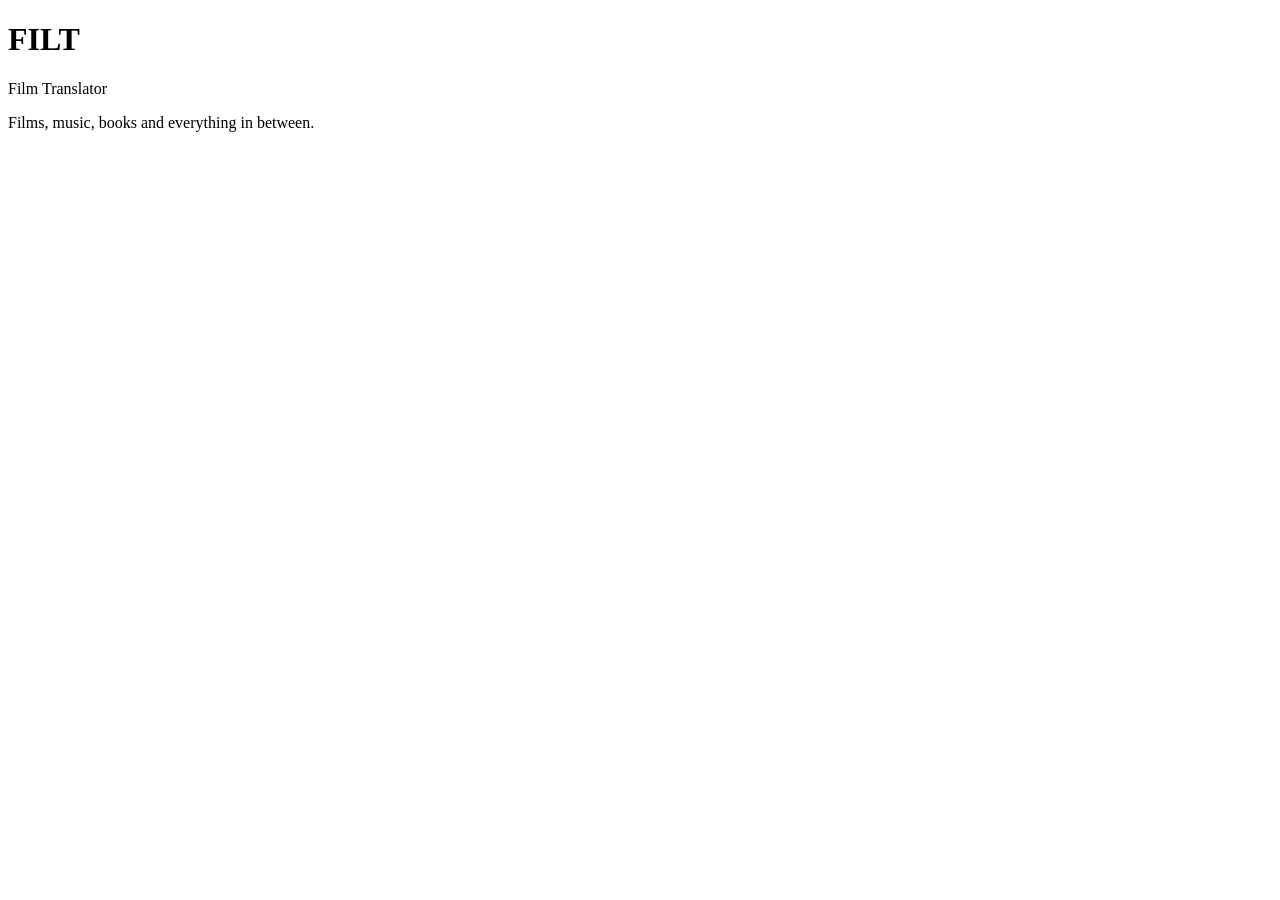
==== index.html @ b61f79a0 "Create index.html" ====
<!DOCTYPE html>
<html lang="ko">
<head>
  <meta charset="UTF-8">
  <meta name="viewport" content="width=device-width, initial-scale=1.0">
  <title>FILT — Film Translator</title>
</head>

<body>
  <h1>FILT</h1>
  <p>Film Translator</p>
  <p>Films, music, books and everything in between.</p>
</body>
</html>
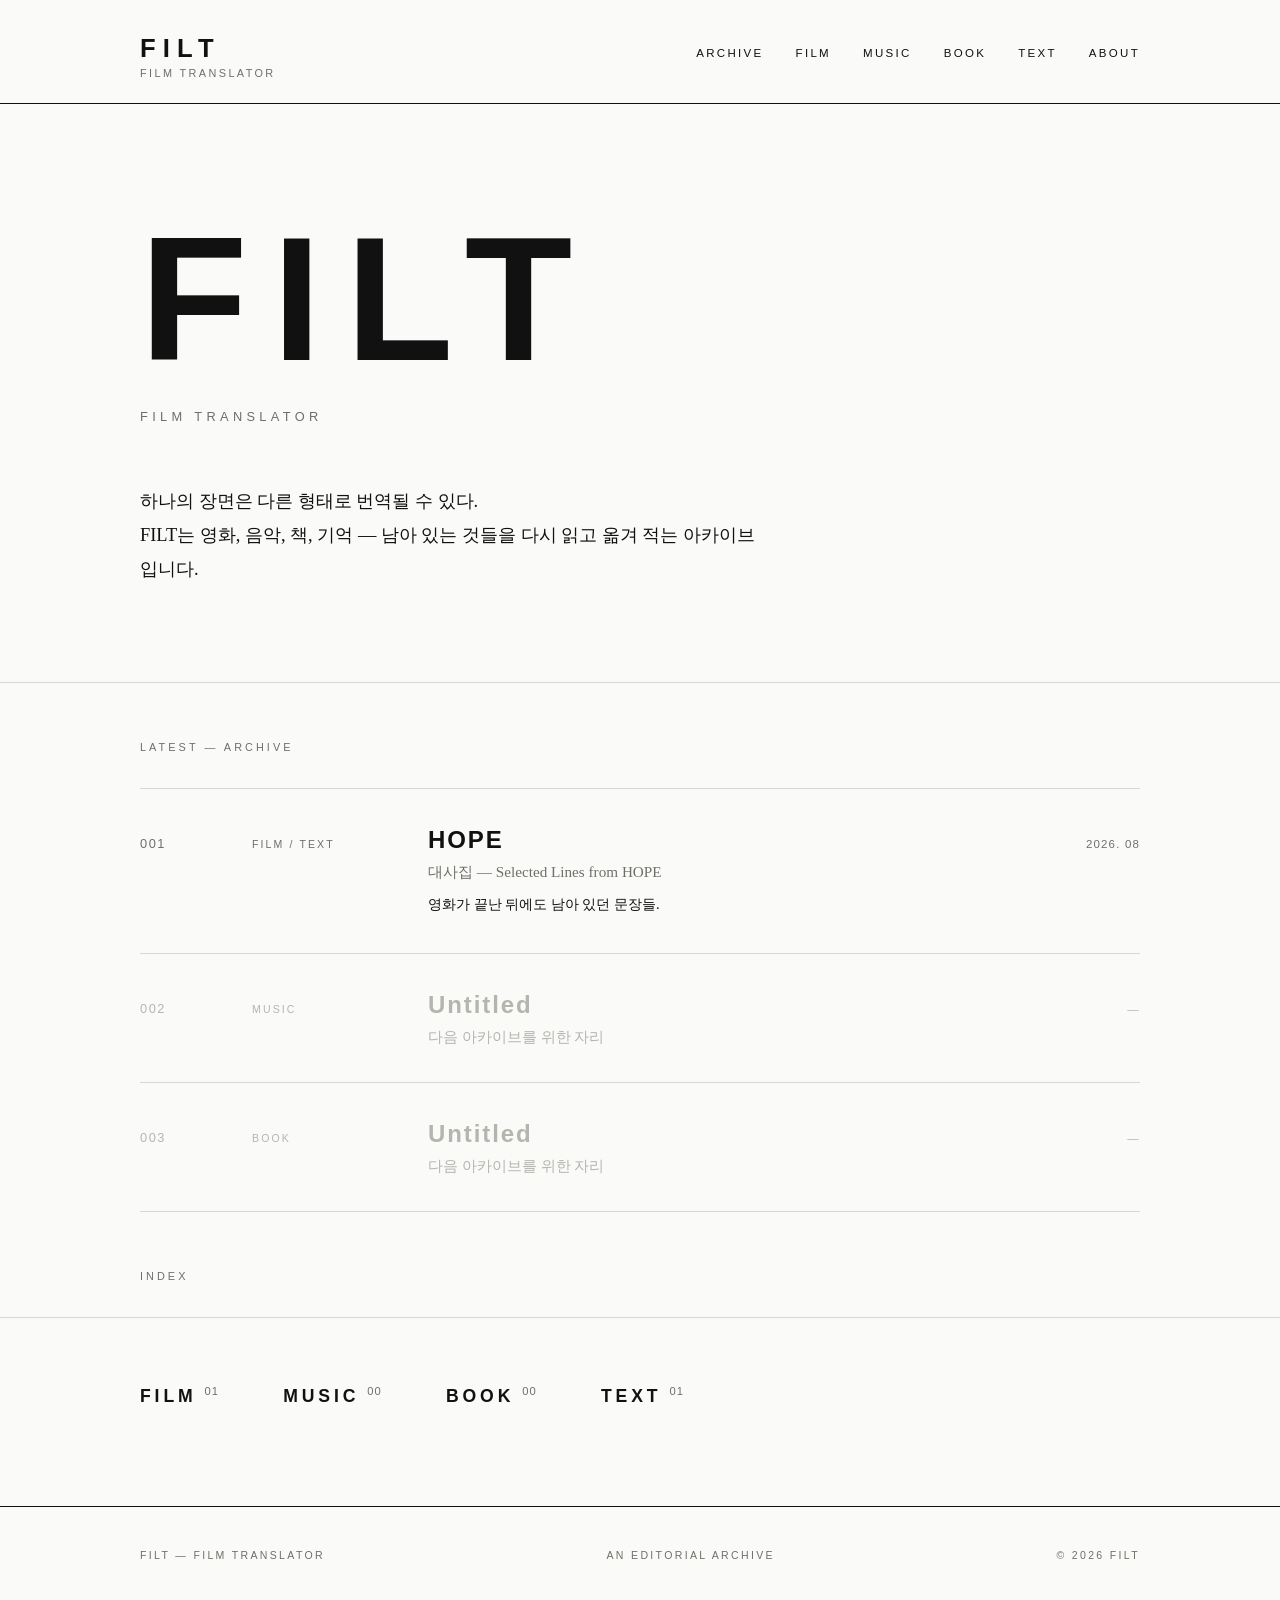
==== commit dd042f9b: "Add files via upload" ====
--- a/index.html
+++ b/index.html
@@ -4,11 +4,132 @@
   <meta charset="UTF-8">
   <meta name="viewport" content="width=device-width, initial-scale=1.0">
   <title>FILT — Film Translator</title>
+  <meta name="description" content="FILT — Film Translator. An editorial archive of films, music, books, and everything that can be translated into another form.">
+  <link rel="stylesheet" href="style.css">
 </head>
+<body>
 
-<body>
-  <h1>FILT</h1>
-  <p>Film Translator</p>
-  <p>Films, music, books and everything in between.</p>
+  <!-- ==================== HEADER / NAVIGATION ==================== -->
+  <header class="site-header">
+    <div class="wrap">
+      <div class="wordmark">
+        <a href="index.html">FILT</a>
+        <span class="tagline">Film Translator</span>
+      </div>
+      <nav class="site-nav">
+        <a href="archive.html">Archive</a>
+        <a href="archive.html#film">Film</a>
+        <a href="archive.html#music">Music</a>
+        <a href="archive.html#book">Book</a>
+        <a href="archive.html#text">Text</a>
+        <a href="about.html">About</a>
+      </nav>
+    </div>
+  </header>
+
+  <main>
+
+    <!-- ==================== MASTHEAD ==================== -->
+    <section class="masthead">
+      <div class="wrap">
+        <h1>FILT</h1>
+        <p class="sub">Film Translator</p>
+        <p class="intro">
+          하나의 장면은 다른 형태로 번역될 수 있다.<br>
+          FILT는 영화, 음악, 책, 기억 — 남아 있는 것들을
+          다시 읽고 옮겨 적는 아카이브입니다.
+        </p>
+      </div>
+    </section>
+
+    <!-- ==================== LATEST ARCHIVE ==================== -->
+    <section>
+      <div class="wrap">
+        <p class="section-label">Latest — Archive</p>
+
+        <ul class="entry-list">
+
+          <!-- Archive 001 — featured entry -->
+          <li class="entry">
+            <a href="posts/hope-dialogue.html">
+              <span class="entry-no">001</span>
+              <span class="entry-cat">Film / Text</span>
+              <span class="entry-main">
+                <span class="entry-title">HOPE
+                  <span class="entry-sub">대사집 — Selected Lines from HOPE</span>
+                  <span class="entry-desc">영화가 끝난 뒤에도 남아 있던 문장들.</span>
+                </span>
+              </span>
+              <span class="entry-date">2026. 08</span>
+            </a>
+          </li>
+
+          <!-- ============================================================
+               TO ADD A NEW ARCHIVE ENTRY:
+               Copy the <li class="entry"> block above, change the number,
+               category, title, description, date, and link.
+               Remove class "placeholder" to make it look active.
+               ============================================================ -->
+
+          <!-- Placeholder entry 002 -->
+          <li class="entry placeholder">
+            <a href="archive.html">
+              <span class="entry-no">002</span>
+              <span class="entry-cat">Music</span>
+              <span class="entry-main">
+                <span class="entry-title">Untitled
+                  <span class="entry-sub">다음 아카이브를 위한 자리</span>
+                </span>
+              </span>
+              <span class="entry-date">—</span>
+            </a>
+          </li>
+
+          <!-- Placeholder entry 003 -->
+          <li class="entry placeholder">
+            <a href="archive.html">
+              <span class="entry-no">003</span>
+              <span class="entry-cat">Book</span>
+              <span class="entry-main">
+                <span class="entry-title">Untitled
+                  <span class="entry-sub">다음 아카이브를 위한 자리</span>
+                </span>
+              </span>
+              <span class="entry-date">—</span>
+            </a>
+          </li>
+
+        </ul>
+      </div>
+    </section>
+
+    <!-- ==================== CATEGORY NAVIGATION ==================== -->
+    <section>
+      <div class="wrap">
+        <p class="section-label">Index</p>
+      </div>
+      <nav class="category-nav">
+        <div class="wrap">
+          <ul>
+            <li><a href="archive.html#film">FILM<span class="count">01</span></a></li>
+            <li><a href="archive.html#music">MUSIC<span class="count">00</span></a></li>
+            <li><a href="archive.html#book">BOOK<span class="count">00</span></a></li>
+            <li><a href="archive.html#text">TEXT<span class="count">01</span></a></li>
+          </ul>
+        </div>
+      </nav>
+    </section>
+
+  </main>
+
+  <!-- ==================== FOOTER ==================== -->
+  <footer class="site-footer">
+    <div class="wrap">
+      <span>FILT — Film Translator</span>
+      <span>An editorial archive</span>
+      <span>© 2026 FILT</span>
+    </div>
+  </footer>
+
 </body>
 </html>
--- a/style.css
+++ b/style.css
@@ -0,0 +1,680 @@
+/* ============================================================
+   FILT — Film Translator
+   Minimal editorial archive
+   ============================================================ */
+
+:root {
+  --black: #111111;
+  --white: #fafaf8;
+  --grey: #6f6f6a;
+  --grey-light: #b5b5af;
+  --line: #d8d8d2;
+  --serif: "Georgia", "Times New Roman", "Noto Serif KR", serif;
+  --sans: "Helvetica Neue", "Helvetica", "Arial", "Apple SD Gothic Neo", "Noto Sans KR", sans-serif;
+  --max: 1080px;
+}
+
+* {
+  margin: 0;
+  padding: 0;
+  box-sizing: border-box;
+}
+
+html {
+  font-size: 16px;
+}
+
+body {
+  background: var(--white);
+  color: var(--black);
+  font-family: var(--sans);
+  line-height: 1.6;
+  -webkit-font-smoothing: antialiased;
+}
+
+a {
+  color: inherit;
+  text-decoration: none;
+}
+
+a:hover {
+  opacity: 0.55;
+}
+
+::selection {
+  background: var(--black);
+  color: var(--white);
+}
+
+.wrap {
+  max-width: var(--max);
+  margin: 0 auto;
+  padding: 0 2.5rem;
+}
+
+/* ------------------------------------------------------------
+   Header / navigation
+   ------------------------------------------------------------ */
+
+.site-header {
+  padding: 2.25rem 0 1.5rem;
+  border-bottom: 1px solid var(--black);
+}
+
+.site-header .wrap {
+  display: flex;
+  align-items: baseline;
+  justify-content: space-between;
+  flex-wrap: wrap;
+  gap: 1rem 2rem;
+}
+
+.wordmark {
+  font-family: var(--sans);
+  font-weight: 700;
+  font-size: 1.6rem;
+  letter-spacing: 0.28em;
+  line-height: 1;
+}
+
+.wordmark a:hover {
+  opacity: 1;
+}
+
+.tagline {
+  display: block;
+  margin-top: 0.4rem;
+  font-size: 0.68rem;
+  letter-spacing: 0.22em;
+  text-transform: uppercase;
+  color: var(--grey);
+  font-weight: 400;
+}
+
+.site-nav {
+  display: flex;
+  gap: 2rem;
+  flex-wrap: wrap;
+}
+
+.site-nav a {
+  font-size: 0.72rem;
+  letter-spacing: 0.2em;
+  text-transform: uppercase;
+}
+
+.site-nav a.active {
+  border-bottom: 1px solid var(--black);
+  padding-bottom: 2px;
+}
+
+/* ------------------------------------------------------------
+   Homepage masthead
+   ------------------------------------------------------------ */
+
+.masthead {
+  padding: 7rem 0 6rem;
+  border-bottom: 1px solid var(--line);
+}
+
+.masthead h1 {
+  font-size: clamp(4.5rem, 14vw, 11rem);
+  font-weight: 700;
+  letter-spacing: 0.14em;
+  line-height: 0.95;
+}
+
+.masthead .sub {
+  margin-top: 1.5rem;
+  font-size: 0.8rem;
+  letter-spacing: 0.34em;
+  text-transform: uppercase;
+  color: var(--grey);
+}
+
+.masthead .intro {
+  margin-top: 3.5rem;
+  max-width: 34em;
+  font-family: var(--serif);
+  font-size: 1.15rem;
+  line-height: 1.85;
+  color: var(--black);
+}
+
+.masthead .intro em {
+  font-style: italic;
+}
+
+/* ------------------------------------------------------------
+   Section labels
+   ------------------------------------------------------------ */
+
+.section-label {
+  font-size: 0.68rem;
+  letter-spacing: 0.28em;
+  text-transform: uppercase;
+  color: var(--grey);
+  padding: 3.5rem 0 2rem;
+}
+
+/* ------------------------------------------------------------
+   Archive index — editorial rows, no cards
+   ------------------------------------------------------------ */
+
+.entry-list {
+  list-style: none;
+  border-top: 1px solid var(--line);
+}
+
+.entry {
+  border-bottom: 1px solid var(--line);
+}
+
+.entry a {
+  display: grid;
+  grid-template-columns: 5rem 9rem 1fr 7rem;
+  gap: 2rem;
+  align-items: baseline;
+  padding: 2.25rem 0;
+}
+
+.entry a:hover {
+  opacity: 1;
+}
+
+.entry a:hover .entry-title {
+  text-decoration: underline;
+  text-underline-offset: 5px;
+  text-decoration-thickness: 1px;
+}
+
+.entry-no {
+  font-size: 0.8rem;
+  letter-spacing: 0.12em;
+  color: var(--grey);
+  font-variant-numeric: tabular-nums;
+}
+
+.entry-cat {
+  font-size: 0.66rem;
+  letter-spacing: 0.2em;
+  text-transform: uppercase;
+  color: var(--grey);
+}
+
+.entry-title {
+  font-size: 1.5rem;
+  font-weight: 700;
+  letter-spacing: 0.08em;
+  line-height: 1.25;
+}
+
+.entry-sub {
+  display: block;
+  margin-top: 0.4rem;
+  font-family: var(--serif);
+  font-size: 0.95rem;
+  font-weight: 400;
+  letter-spacing: 0;
+  color: var(--grey);
+}
+
+.entry-desc {
+  display: block;
+  margin-top: 0.7rem;
+  font-family: var(--serif);
+  font-size: 0.9rem;
+  font-weight: 400;
+  letter-spacing: 0;
+  line-height: 1.7;
+  color: var(--black);
+}
+
+.entry-date {
+  font-size: 0.72rem;
+  letter-spacing: 0.1em;
+  color: var(--grey);
+  text-align: right;
+  font-variant-numeric: tabular-nums;
+}
+
+.entry.placeholder .entry-title,
+.entry.placeholder .entry-no,
+.entry.placeholder .entry-cat,
+.entry.placeholder .entry-date {
+  color: var(--grey-light);
+}
+
+.entry.placeholder .entry-sub,
+.entry.placeholder .entry-desc {
+  color: var(--grey-light);
+}
+
+/* ------------------------------------------------------------
+   Category navigation (homepage)
+   ------------------------------------------------------------ */
+
+.category-nav {
+  border-top: 1px solid var(--line);
+  padding: 4rem 0 6rem;
+}
+
+.category-nav ul {
+  list-style: none;
+  display: flex;
+  flex-wrap: wrap;
+  gap: 1.5rem 4rem;
+}
+
+.category-nav a {
+  font-size: 1.1rem;
+  font-weight: 700;
+  letter-spacing: 0.22em;
+}
+
+.category-nav .count {
+  font-size: 0.7rem;
+  color: var(--grey);
+  letter-spacing: 0.1em;
+  margin-left: 0.5rem;
+  font-weight: 400;
+  vertical-align: super;
+}
+
+/* ------------------------------------------------------------
+   Archive page
+   ------------------------------------------------------------ */
+
+.page-head {
+  padding: 5rem 0 3rem;
+}
+
+.page-head h1 {
+  font-size: 2.4rem;
+  font-weight: 700;
+  letter-spacing: 0.2em;
+}
+
+.page-head p {
+  margin-top: 1.25rem;
+  max-width: 32em;
+  font-family: var(--serif);
+  color: var(--grey);
+  line-height: 1.8;
+}
+
+.filter-nav {
+  display: flex;
+  gap: 2.5rem;
+  flex-wrap: wrap;
+  padding-bottom: 2.5rem;
+}
+
+.filter-nav a {
+  font-size: 0.7rem;
+  letter-spacing: 0.22em;
+  text-transform: uppercase;
+  color: var(--grey);
+}
+
+.filter-nav a.active {
+  color: var(--black);
+  border-bottom: 1px solid var(--black);
+  padding-bottom: 2px;
+}
+
+/* ------------------------------------------------------------
+   About page
+   ------------------------------------------------------------ */
+
+.about-body {
+  padding-bottom: 7rem;
+}
+
+.about-body .lede {
+  font-family: var(--serif);
+  font-size: 1.4rem;
+  line-height: 1.8;
+  max-width: 30em;
+  padding: 2rem 0 3rem;
+}
+
+.about-body p {
+  font-family: var(--serif);
+  max-width: 34em;
+  line-height: 1.9;
+  margin-bottom: 1.6rem;
+}
+
+.about-body .kr {
+  color: var(--grey);
+}
+
+.about-meta {
+  margin-top: 4rem;
+  border-top: 1px solid var(--line);
+  padding-top: 2rem;
+  font-size: 0.75rem;
+  letter-spacing: 0.14em;
+  text-transform: uppercase;
+  color: var(--grey);
+  line-height: 2.2;
+}
+
+/* ------------------------------------------------------------
+   Article page — screenplay / quotation book
+   ------------------------------------------------------------ */
+
+.article-head {
+  padding: 6rem 0 4rem;
+  border-bottom: 1px solid var(--black);
+  text-align: center;
+}
+
+.article-head .art-no {
+  font-size: 0.85rem;
+  letter-spacing: 0.3em;
+  color: var(--grey);
+  font-variant-numeric: tabular-nums;
+}
+
+.article-head .art-cat {
+  margin-top: 1rem;
+  font-size: 0.66rem;
+  letter-spacing: 0.3em;
+  text-transform: uppercase;
+  color: var(--grey);
+}
+
+.article-head h1 {
+  margin-top: 2.5rem;
+  font-size: clamp(3rem, 8vw, 5.5rem);
+  font-weight: 700;
+  letter-spacing: 0.18em;
+  line-height: 1;
+}
+
+.article-head .art-sub-kr {
+  margin-top: 1.75rem;
+  font-family: var(--serif);
+  font-size: 1.25rem;
+  letter-spacing: 0.3em;
+}
+
+.article-head .art-sub-en {
+  margin-top: 0.75rem;
+  font-size: 0.72rem;
+  letter-spacing: 0.24em;
+  text-transform: uppercase;
+  color: var(--grey);
+}
+
+.article-head .art-date {
+  margin-top: 2.5rem;
+  font-size: 0.7rem;
+  letter-spacing: 0.16em;
+  color: var(--grey-light);
+}
+
+/* --- Article intro note --- */
+
+.article-intro {
+  max-width: 34em;
+  margin: 0 auto;
+  padding: 4rem 0;
+  font-family: var(--serif);
+  font-size: 1.05rem;
+  line-height: 2;
+  text-align: center;
+  color: var(--grey);
+}
+
+/* --- Scenes --- */
+
+.script {
+  max-width: 40em;
+  margin: 0 auto;
+  padding-bottom: 4rem;
+}
+
+.scene {
+  padding: 3.5rem 0;
+  border-top: 1px solid var(--line);
+}
+
+.scene:first-child {
+  border-top: none;
+}
+
+.scene-no {
+  font-size: 0.7rem;
+  letter-spacing: 0.32em;
+  text-transform: uppercase;
+  color: var(--grey);
+}
+
+.scene-title {
+  margin-top: 0.6rem;
+  font-size: 0.95rem;
+  font-weight: 700;
+  letter-spacing: 0.12em;
+}
+
+.scene-timestamp {
+  margin-top: 0.4rem;
+  font-size: 0.68rem;
+  letter-spacing: 0.14em;
+  color: var(--grey-light);
+  font-variant-numeric: tabular-nums;
+}
+
+/* Dialogue block — visually distinct: serif, indented, larger */
+
+.line {
+  margin-top: 2.5rem;
+  padding-left: 2.5rem;
+}
+
+.line .character {
+  font-size: 0.7rem;
+  letter-spacing: 0.28em;
+  text-transform: uppercase;
+  color: var(--black);
+  font-weight: 700;
+}
+
+.line .dialogue {
+  margin-top: 0.6rem;
+  font-family: var(--serif);
+  font-size: 1.2rem;
+  line-height: 1.9;
+  color: var(--black);
+}
+
+/* FILT note — quieter than dialogue */
+
+.filt-note {
+  margin-top: 2.25rem;
+  padding-left: 2.5rem;
+  border-left: 1px solid var(--line);
+  font-size: 0.82rem;
+  line-height: 1.9;
+  color: var(--grey);
+}
+
+.filt-note .note-label {
+  display: block;
+  font-size: 0.62rem;
+  letter-spacing: 0.28em;
+  text-transform: uppercase;
+  color: var(--grey-light);
+  margin-bottom: 0.4rem;
+}
+
+/* Scene image placeholder */
+
+.scene-image {
+  margin-top: 2.5rem;
+}
+
+.scene-image .image-frame {
+  aspect-ratio: 16 / 9;
+  background: #ecece7;
+  border: 1px solid var(--line);
+  display: flex;
+  align-items: center;
+  justify-content: center;
+}
+
+.scene-image .image-frame span {
+  font-size: 0.62rem;
+  letter-spacing: 0.24em;
+  text-transform: uppercase;
+  color: var(--grey-light);
+}
+
+.scene-image figcaption {
+  margin-top: 0.6rem;
+  font-size: 0.7rem;
+  letter-spacing: 0.1em;
+  color: var(--grey-light);
+}
+
+/* --- Related --- */
+
+.related {
+  border-top: 1px solid var(--black);
+  padding: 4rem 0 6rem;
+}
+
+.related h2 {
+  font-size: 0.75rem;
+  letter-spacing: 0.32em;
+  text-transform: uppercase;
+  font-weight: 700;
+  margin-bottom: 2.5rem;
+}
+
+.related-list {
+  list-style: none;
+  border-top: 1px solid var(--line);
+}
+
+.related-list li {
+  display: grid;
+  grid-template-columns: 8rem 1fr;
+  gap: 2rem;
+  align-items: baseline;
+  padding: 1.25rem 0;
+  border-bottom: 1px solid var(--line);
+}
+
+.related-list .rel-type {
+  font-size: 0.64rem;
+  letter-spacing: 0.24em;
+  text-transform: uppercase;
+  color: var(--grey);
+}
+
+.related-list .rel-title {
+  font-family: var(--serif);
+  font-size: 0.95rem;
+  color: var(--grey-light);
+}
+
+.related-list .rel-title a {
+  color: var(--black);
+}
+
+/* --- Article footer nav --- */
+
+.article-footer-nav {
+  display: flex;
+  justify-content: space-between;
+  padding: 2.5rem 0 5rem;
+  font-size: 0.7rem;
+  letter-spacing: 0.2em;
+  text-transform: uppercase;
+}
+
+.article-footer-nav .disabled {
+  color: var(--grey-light);
+}
+
+/* ------------------------------------------------------------
+   Footer
+   ------------------------------------------------------------ */
+
+.site-footer {
+  border-top: 1px solid var(--black);
+  padding: 2.5rem 0 3.5rem;
+}
+
+.site-footer .wrap {
+  display: flex;
+  justify-content: space-between;
+  flex-wrap: wrap;
+  gap: 1rem 2rem;
+  font-size: 0.66rem;
+  letter-spacing: 0.22em;
+  text-transform: uppercase;
+  color: var(--grey);
+}
+
+/* ------------------------------------------------------------
+   Responsive
+   ------------------------------------------------------------ */
+
+@media (max-width: 800px) {
+  .wrap {
+    padding: 0 1.4rem;
+  }
+
+  .masthead {
+    padding: 4.5rem 0 4rem;
+  }
+
+  .entry a {
+    grid-template-columns: 3.5rem 1fr;
+    grid-template-rows: auto auto;
+    gap: 0.75rem 1.25rem;
+    padding: 1.75rem 0;
+  }
+
+  .entry-no {
+    grid-row: 1;
+  }
+
+  .entry-cat {
+    grid-column: 2;
+    grid-row: 1;
+  }
+
+  .entry-main {
+    grid-column: 2;
+    grid-row: 2;
+  }
+
+  .entry-date {
+    grid-column: 2;
+    grid-row: 3;
+    text-align: left;
+  }
+
+  .line {
+    padding-left: 1rem;
+  }
+
+  .filt-note {
+    padding-left: 1rem;
+  }
+
+  .related-list li {
+    grid-template-columns: 1fr;
+    gap: 0.35rem;
+  }
+
+  .site-nav {
+    gap: 1.25rem;
+  }
+}
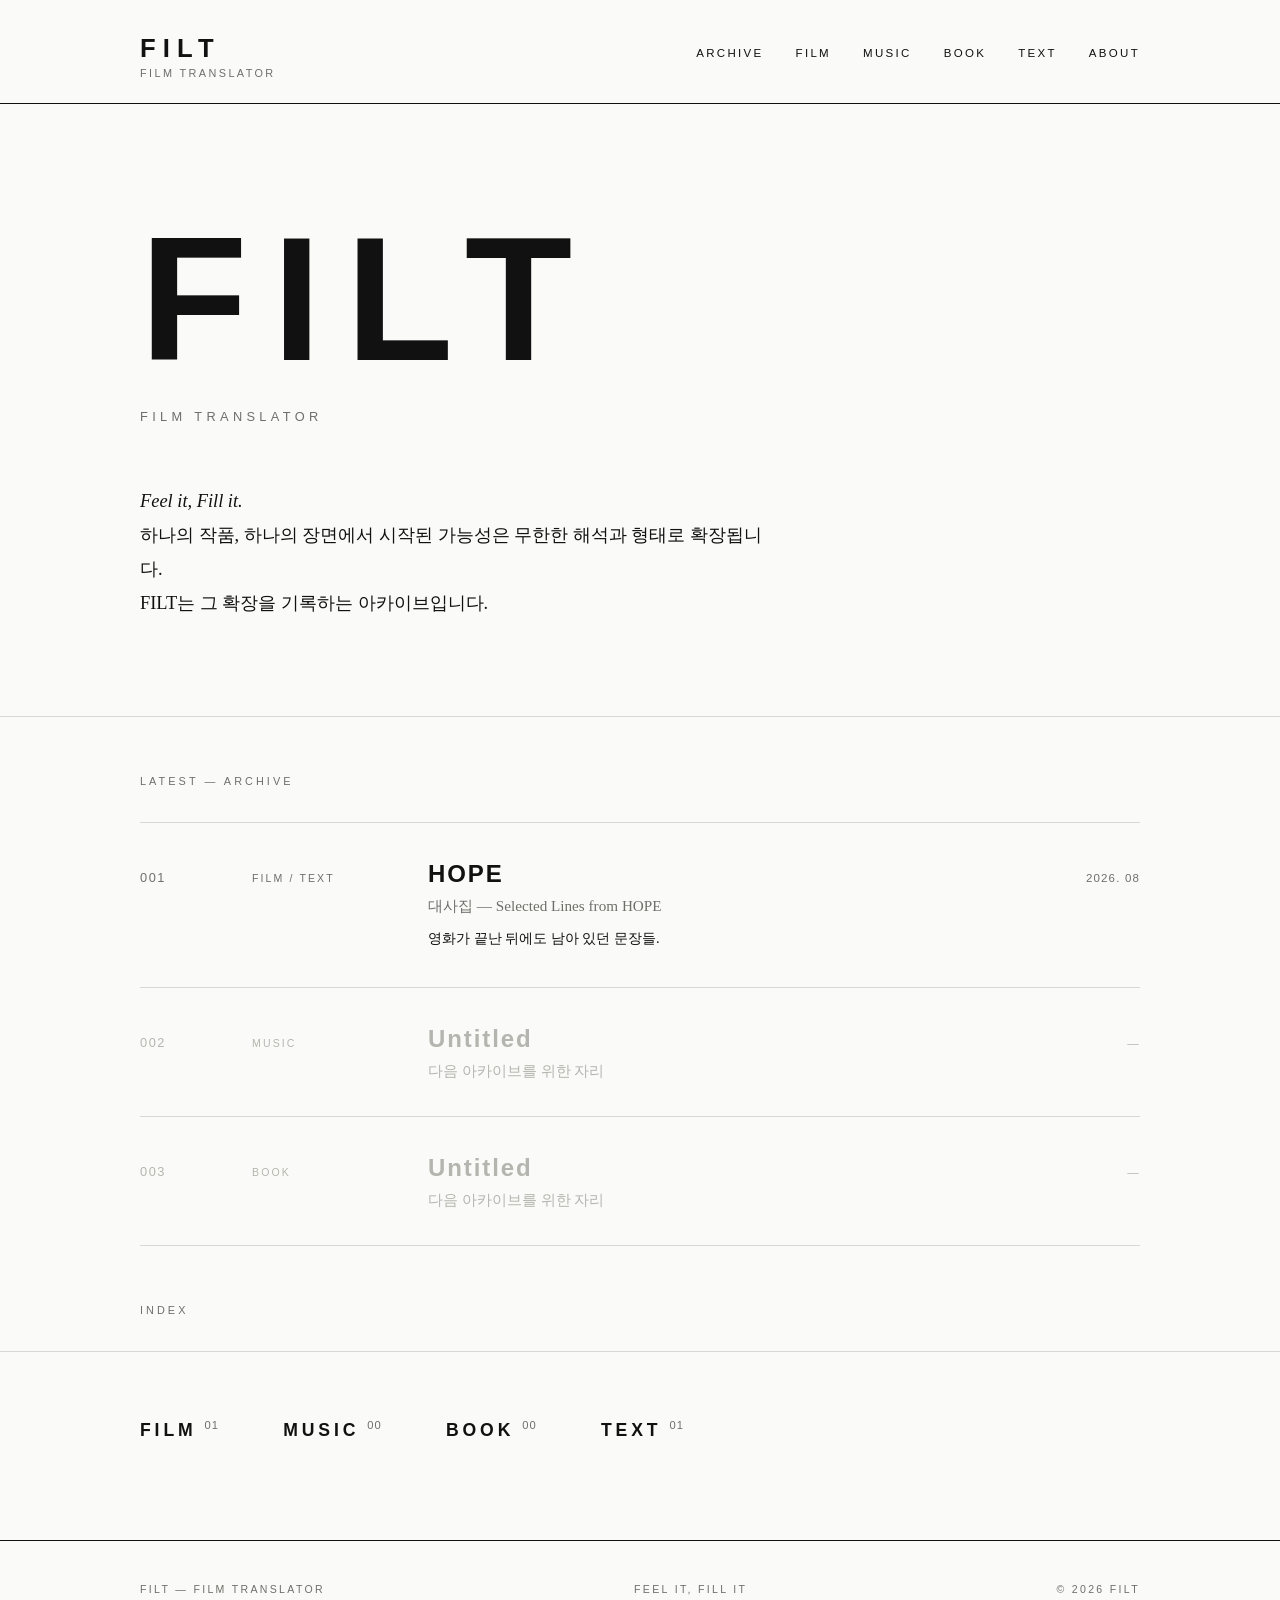
==== commit d03029fe: "Update index.html" ====
--- a/index.html
+++ b/index.html
@@ -4,7 +4,7 @@
   <meta charset="UTF-8">
   <meta name="viewport" content="width=device-width, initial-scale=1.0">
   <title>FILT — Film Translator</title>
-  <meta name="description" content="FILT — Film Translator. An editorial archive of films, music, books, and everything that can be translated into another form.">
+  <meta name="description" content="FILT — Film Translator. Feel it, Fill it. 하나의 작품에서 출발해 무한한 해석과 형태로 확장되는 아카이브.">
   <link rel="stylesheet" href="style.css">
 </head>
 <body>
@@ -35,9 +35,10 @@
         <h1>FILT</h1>
         <p class="sub">Film Translator</p>
         <p class="intro">
-          하나의 장면은 다른 형태로 번역될 수 있다.<br>
-          FILT는 영화, 음악, 책, 기억 — 남아 있는 것들을
-          다시 읽고 옮겨 적는 아카이브입니다.
+          <em>Feel it, Fill it.</em><br>
+          하나의 작품, 하나의 장면에서 시작된 가능성은
+          무한한 해석과 형태로 확장됩니다.<br>
+          FILT는 그 확장을 기록하는 아카이브입니다.
         </p>
       </div>
     </section>
@@ -126,7 +127,7 @@
   <footer class="site-footer">
     <div class="wrap">
       <span>FILT — Film Translator</span>
-      <span>An editorial archive</span>
+      <span>Feel it, Fill it</span>
       <span>© 2026 FILT</span>
     </div>
   </footer>
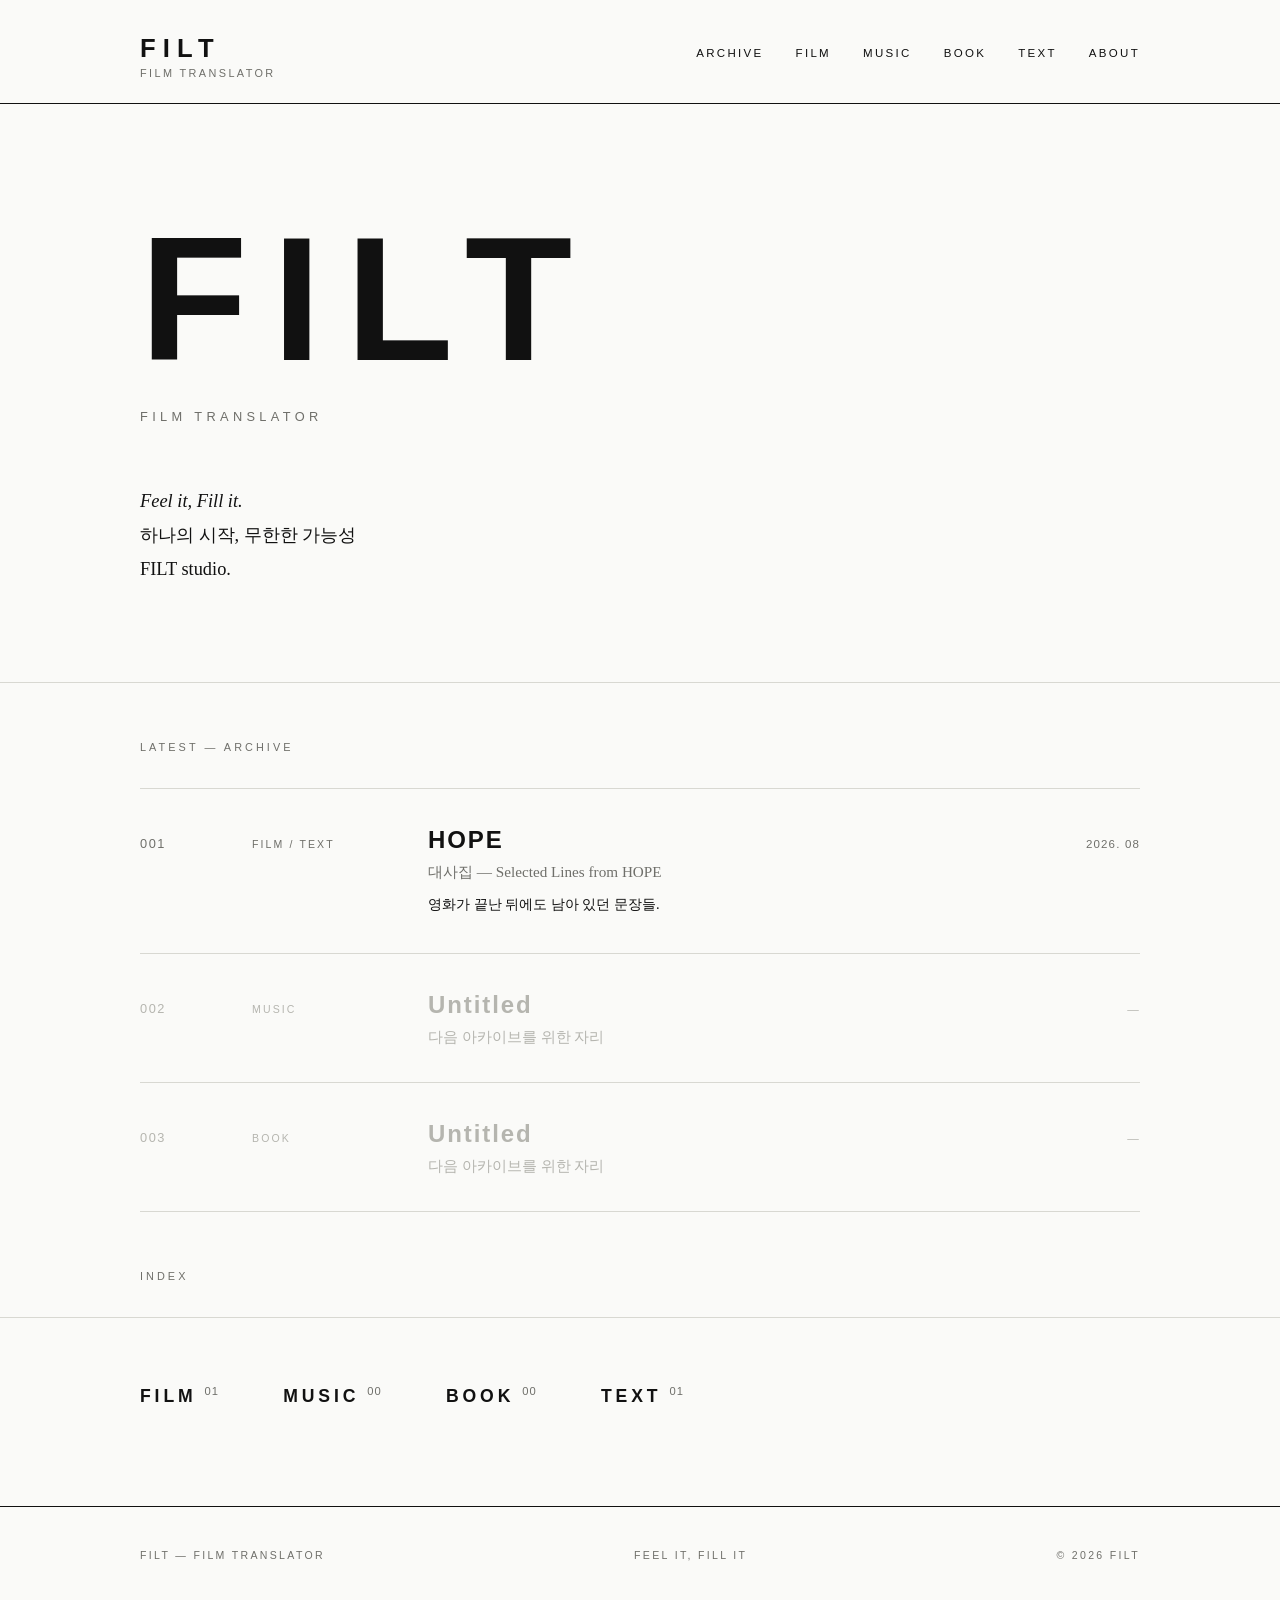
==== commit bb59e237: "Update index.html" ====
--- a/index.html
+++ b/index.html
@@ -36,9 +36,8 @@
         <p class="sub">Film Translator</p>
         <p class="intro">
           <em>Feel it, Fill it.</em><br>
-          하나의 작품, 하나의 장면에서 시작된 가능성은
-          무한한 해석과 형태로 확장됩니다.<br>
-          FILT는 그 확장을 기록하는 아카이브입니다.
+          하나의 시작, 무한한 가능성<br>
+          FILT studio.
         </p>
       </div>
     </section>
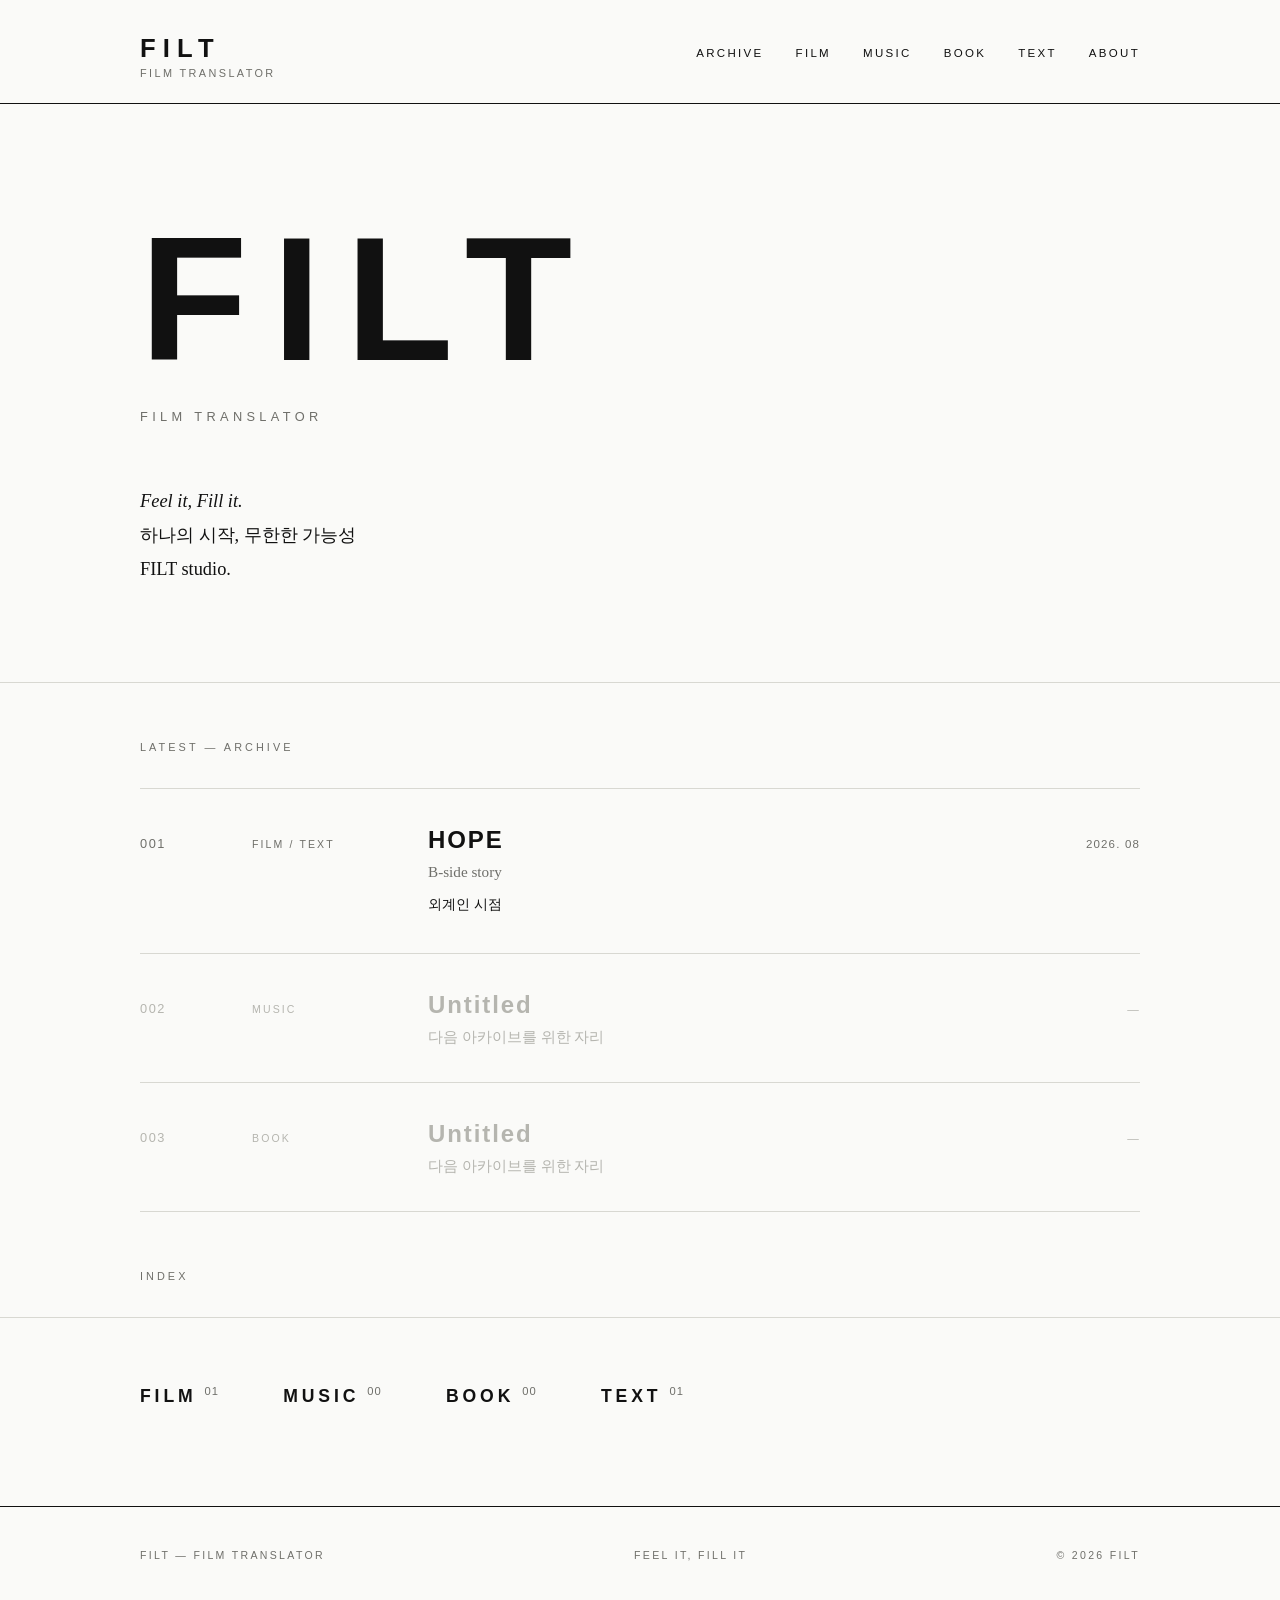
==== commit dfa22641: "Update index.html" ====
--- a/index.html
+++ b/index.html
@@ -4,7 +4,7 @@
   <meta charset="UTF-8">
   <meta name="viewport" content="width=device-width, initial-scale=1.0">
   <title>FILT — Film Translator</title>
-  <meta name="description" content="FILT — Film Translator. Feel it, Fill it. 하나의 작품에서 출발해 무한한 해석과 형태로 확장되는 아카이브.">
+  <meta name="description" content="FILT — Film Translator. Feel it, Fill it. 하나의 작품에서 출발해 무한한 형태로 확장되는 아카이브.">
   <link rel="stylesheet" href="style.css">
 </head>
 <body>
@@ -56,8 +56,8 @@
               <span class="entry-cat">Film / Text</span>
               <span class="entry-main">
                 <span class="entry-title">HOPE
-                  <span class="entry-sub">대사집 — Selected Lines from HOPE</span>
-                  <span class="entry-desc">영화가 끝난 뒤에도 남아 있던 문장들.</span>
+                  <span class="entry-sub">B-side story</span>
+                  <span class="entry-desc">외계인 시점</span>
                 </span>
               </span>
               <span class="entry-date">2026. 08</span>
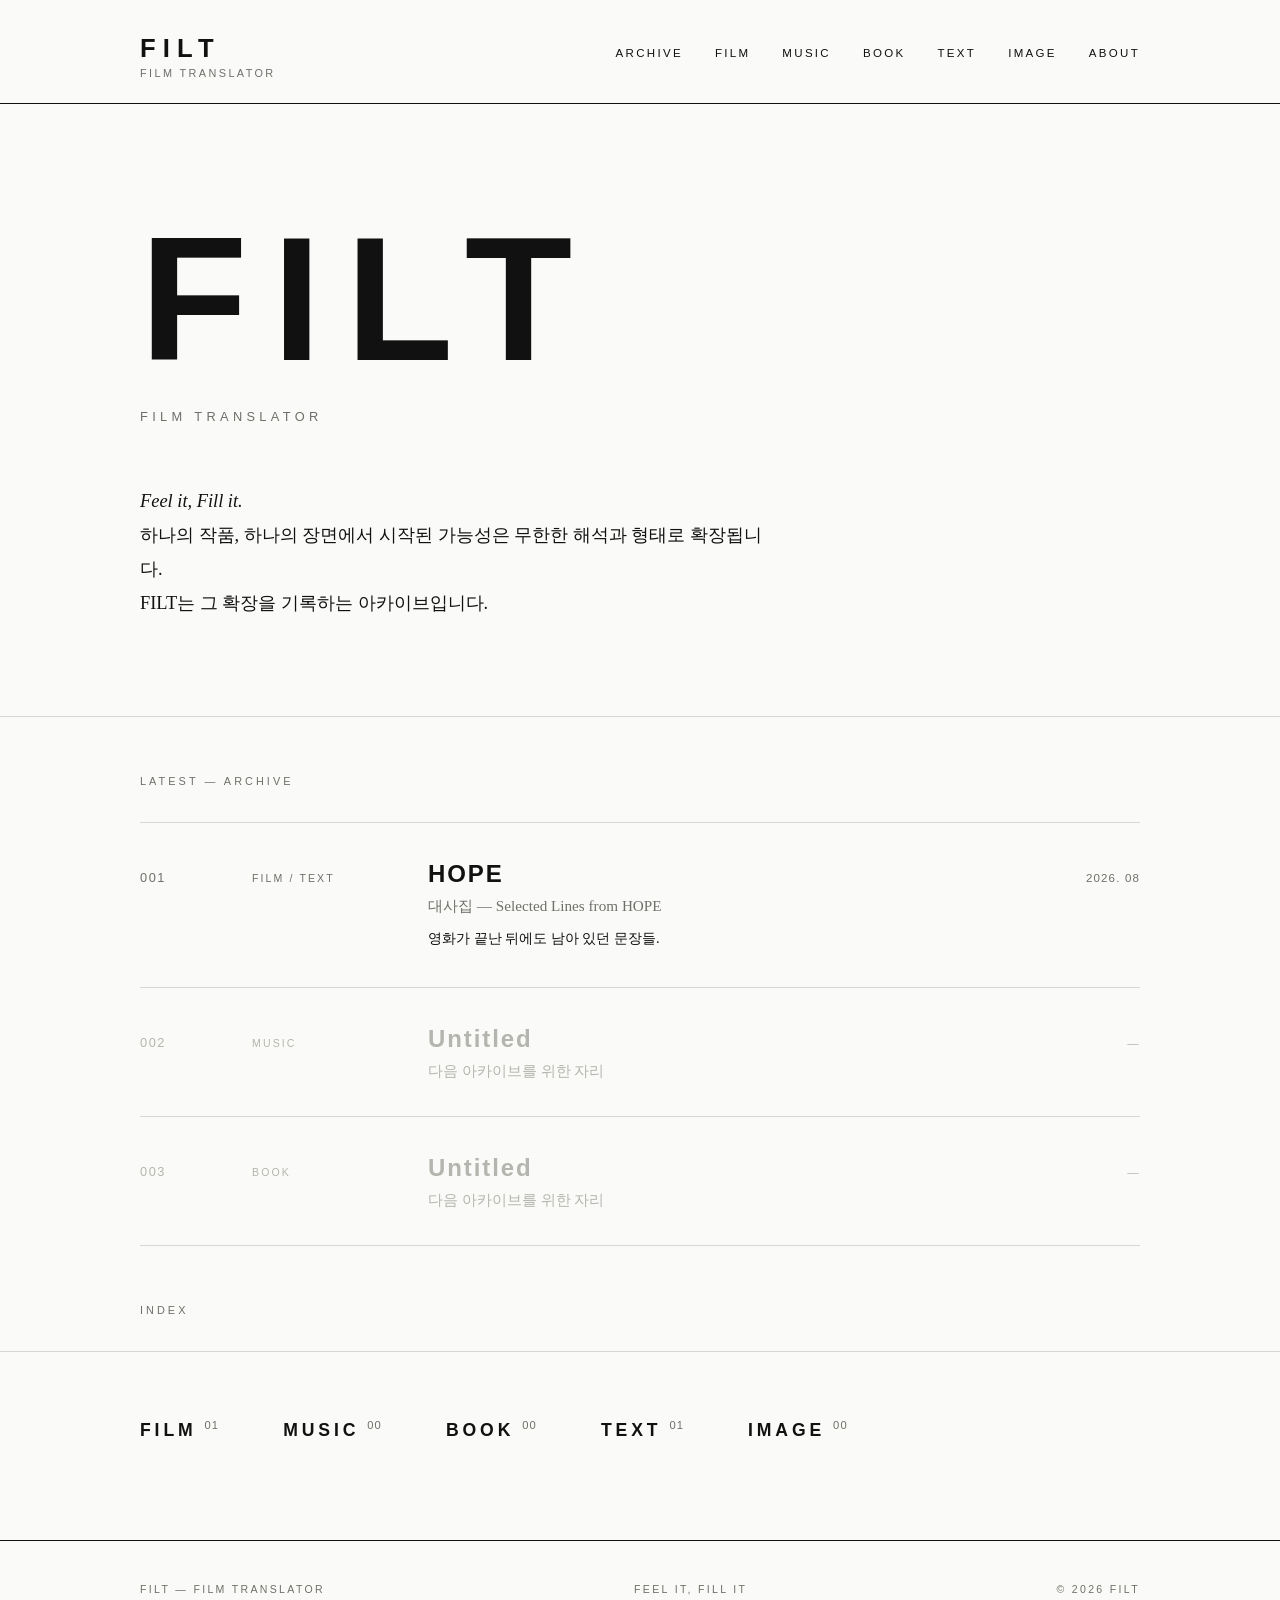
==== commit a7c174dc: "Add files via upload" ====
--- a/index.html
+++ b/index.html
@@ -4,7 +4,7 @@
   <meta charset="UTF-8">
   <meta name="viewport" content="width=device-width, initial-scale=1.0">
   <title>FILT — Film Translator</title>
-  <meta name="description" content="FILT — Film Translator. Feel it, Fill it. 하나의 작품에서 출발해 무한한 형태로 확장되는 아카이브.">
+  <meta name="description" content="FILT — Film Translator. Feel it, Fill it. 하나의 작품에서 출발해 무한한 해석과 형태로 확장되는 아카이브.">
   <link rel="stylesheet" href="style.css">
 </head>
 <body>
@@ -18,10 +18,11 @@
       </div>
       <nav class="site-nav">
         <a href="archive.html">Archive</a>
-        <a href="archive.html#film">Film</a>
-        <a href="archive.html#music">Music</a>
-        <a href="archive.html#book">Book</a>
-        <a href="archive.html#text">Text</a>
+        <a href="film.html">Film</a>
+        <a href="music.html">Music</a>
+        <a href="book.html">Book</a>
+        <a href="text.html">Text</a>
+        <a href="image.html">Image</a>
         <a href="about.html">About</a>
       </nav>
     </div>
@@ -36,8 +37,9 @@
         <p class="sub">Film Translator</p>
         <p class="intro">
           <em>Feel it, Fill it.</em><br>
-          하나의 시작, 무한한 가능성<br>
-          FILT studio.
+          하나의 작품, 하나의 장면에서 시작된 가능성은
+          무한한 해석과 형태로 확장됩니다.<br>
+          FILT는 그 확장을 기록하는 아카이브입니다.
         </p>
       </div>
     </section>
@@ -49,27 +51,35 @@
 
         <ul class="entry-list">
 
-          <!-- Archive 001 — featured entry -->
+          <!-- ============================================================
+               HOW CATEGORIES WORK
+               -------------------
+               ARCHIVE (archive.html) lists every entry.
+               Each category page (film.html, music.html, book.html,
+               text.html, image.html) lists ONLY entries with that tag.
+
+               TO ADD A NEW ARCHIVE ENTRY:
+               1. Copy an <li class="entry"> block below (remove
+                  class "placeholder" if present).
+               2. Paste it here (Latest) AND in archive.html AND in
+                  every category page matching its tags.
+                  e.g. category "FILM / TEXT" → film.html + text.html
+               ============================================================ -->
+
+          <!-- Archive 001 — featured entry · category: FILM / TEXT -->
           <li class="entry">
             <a href="posts/hope-dialogue.html">
               <span class="entry-no">001</span>
               <span class="entry-cat">Film / Text</span>
               <span class="entry-main">
                 <span class="entry-title">HOPE
-                  <span class="entry-sub">B-side story</span>
-                  <span class="entry-desc">외계인 시점</span>
+                  <span class="entry-sub">대사집 — Selected Lines from HOPE</span>
+                  <span class="entry-desc">영화가 끝난 뒤에도 남아 있던 문장들.</span>
                 </span>
               </span>
               <span class="entry-date">2026. 08</span>
             </a>
           </li>
-
-          <!-- ============================================================
-               TO ADD A NEW ARCHIVE ENTRY:
-               Copy the <li class="entry"> block above, change the number,
-               category, title, description, date, and link.
-               Remove class "placeholder" to make it look active.
-               ============================================================ -->
 
           <!-- Placeholder entry 002 -->
           <li class="entry placeholder">
@@ -104,6 +114,7 @@
     </section>
 
     <!-- ==================== CATEGORY NAVIGATION ==================== -->
+    <!-- Update the counts when you add entries -->
     <section>
       <div class="wrap">
         <p class="section-label">Index</p>
@@ -111,10 +122,11 @@
       <nav class="category-nav">
         <div class="wrap">
           <ul>
-            <li><a href="archive.html#film">FILM<span class="count">01</span></a></li>
-            <li><a href="archive.html#music">MUSIC<span class="count">00</span></a></li>
-            <li><a href="archive.html#book">BOOK<span class="count">00</span></a></li>
-            <li><a href="archive.html#text">TEXT<span class="count">01</span></a></li>
+            <li><a href="film.html">FILM<span class="count">01</span></a></li>
+            <li><a href="music.html">MUSIC<span class="count">00</span></a></li>
+            <li><a href="book.html">BOOK<span class="count">00</span></a></li>
+            <li><a href="text.html">TEXT<span class="count">01</span></a></li>
+            <li><a href="image.html">IMAGE<span class="count">00</span></a></li>
           </ul>
         </div>
       </nav>
--- a/style.css
+++ b/style.css
@@ -250,6 +250,17 @@
   color: var(--grey-light);
 }
 
+/* Empty category page note — quiet, editorial */
+
+.empty-note {
+  border-top: 1px solid var(--line);
+  padding: 4rem 0 10rem;
+  font-family: var(--serif);
+  color: var(--grey-light);
+  line-height: 1.9;
+  max-width: 30em;
+}
+
 /* ------------------------------------------------------------
    Category navigation (homepage)
    ------------------------------------------------------------ */
@@ -282,7 +293,7 @@
 }
 
 /* ------------------------------------------------------------
-   Archive page
+   Archive & category pages
    ------------------------------------------------------------ */
 
 .page-head {
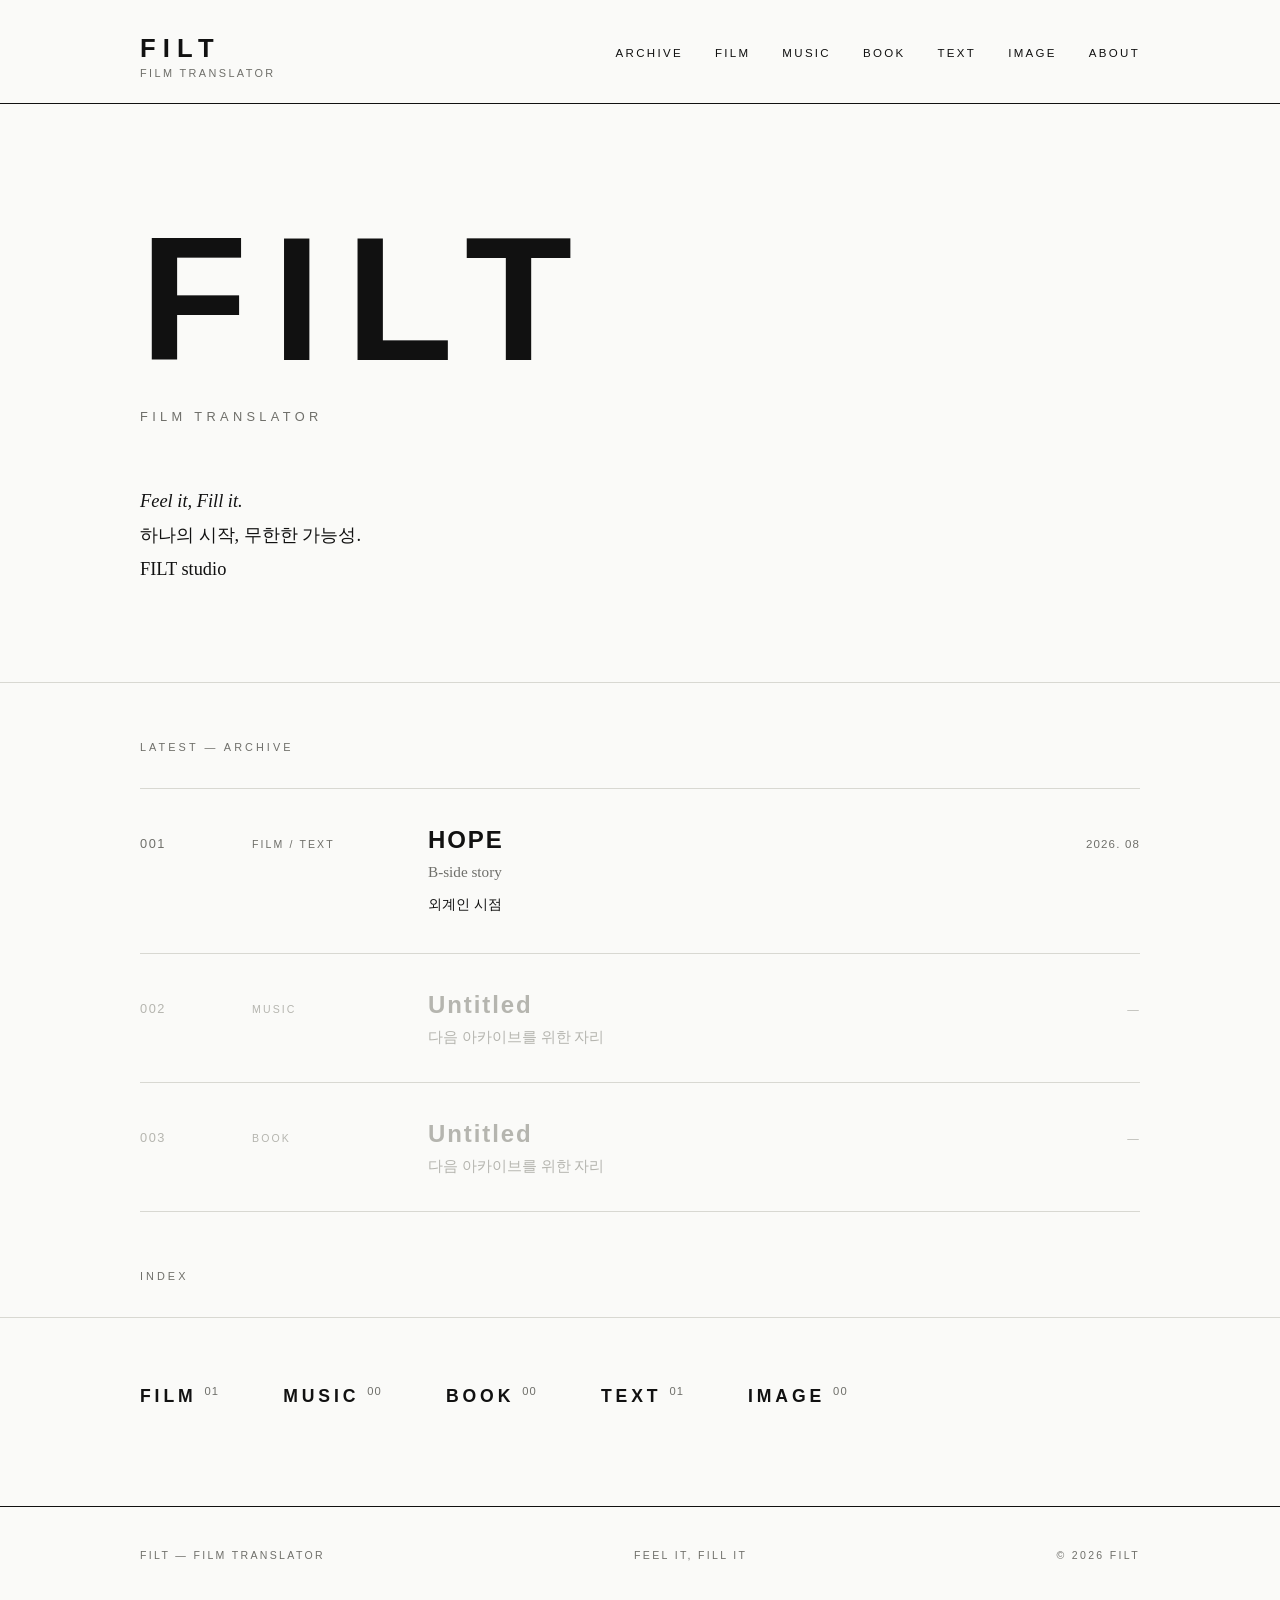
==== commit c95dd432: "Update index.html" ====
--- a/index.html
+++ b/index.html
@@ -4,7 +4,7 @@
   <meta charset="UTF-8">
   <meta name="viewport" content="width=device-width, initial-scale=1.0">
   <title>FILT — Film Translator</title>
-  <meta name="description" content="FILT — Film Translator. Feel it, Fill it. 하나의 작품에서 출발해 무한한 해석과 형태로 확장되는 아카이브.">
+  <meta name="description" content="FILT — Film Translator. Feel it, Fill it.">
   <link rel="stylesheet" href="style.css">
 </head>
 <body>
@@ -37,9 +37,8 @@
         <p class="sub">Film Translator</p>
         <p class="intro">
           <em>Feel it, Fill it.</em><br>
-          하나의 작품, 하나의 장면에서 시작된 가능성은
-          무한한 해석과 형태로 확장됩니다.<br>
-          FILT는 그 확장을 기록하는 아카이브입니다.
+          하나의 시작, 무한한 가능성. <br>
+          FILT studio
         </p>
       </div>
     </section>
@@ -73,8 +72,8 @@
               <span class="entry-cat">Film / Text</span>
               <span class="entry-main">
                 <span class="entry-title">HOPE
-                  <span class="entry-sub">대사집 — Selected Lines from HOPE</span>
-                  <span class="entry-desc">영화가 끝난 뒤에도 남아 있던 문장들.</span>
+                  <span class="entry-sub">B-side story</span>
+                  <span class="entry-desc">외계인 시점</span>
                 </span>
               </span>
               <span class="entry-date">2026. 08</span>
